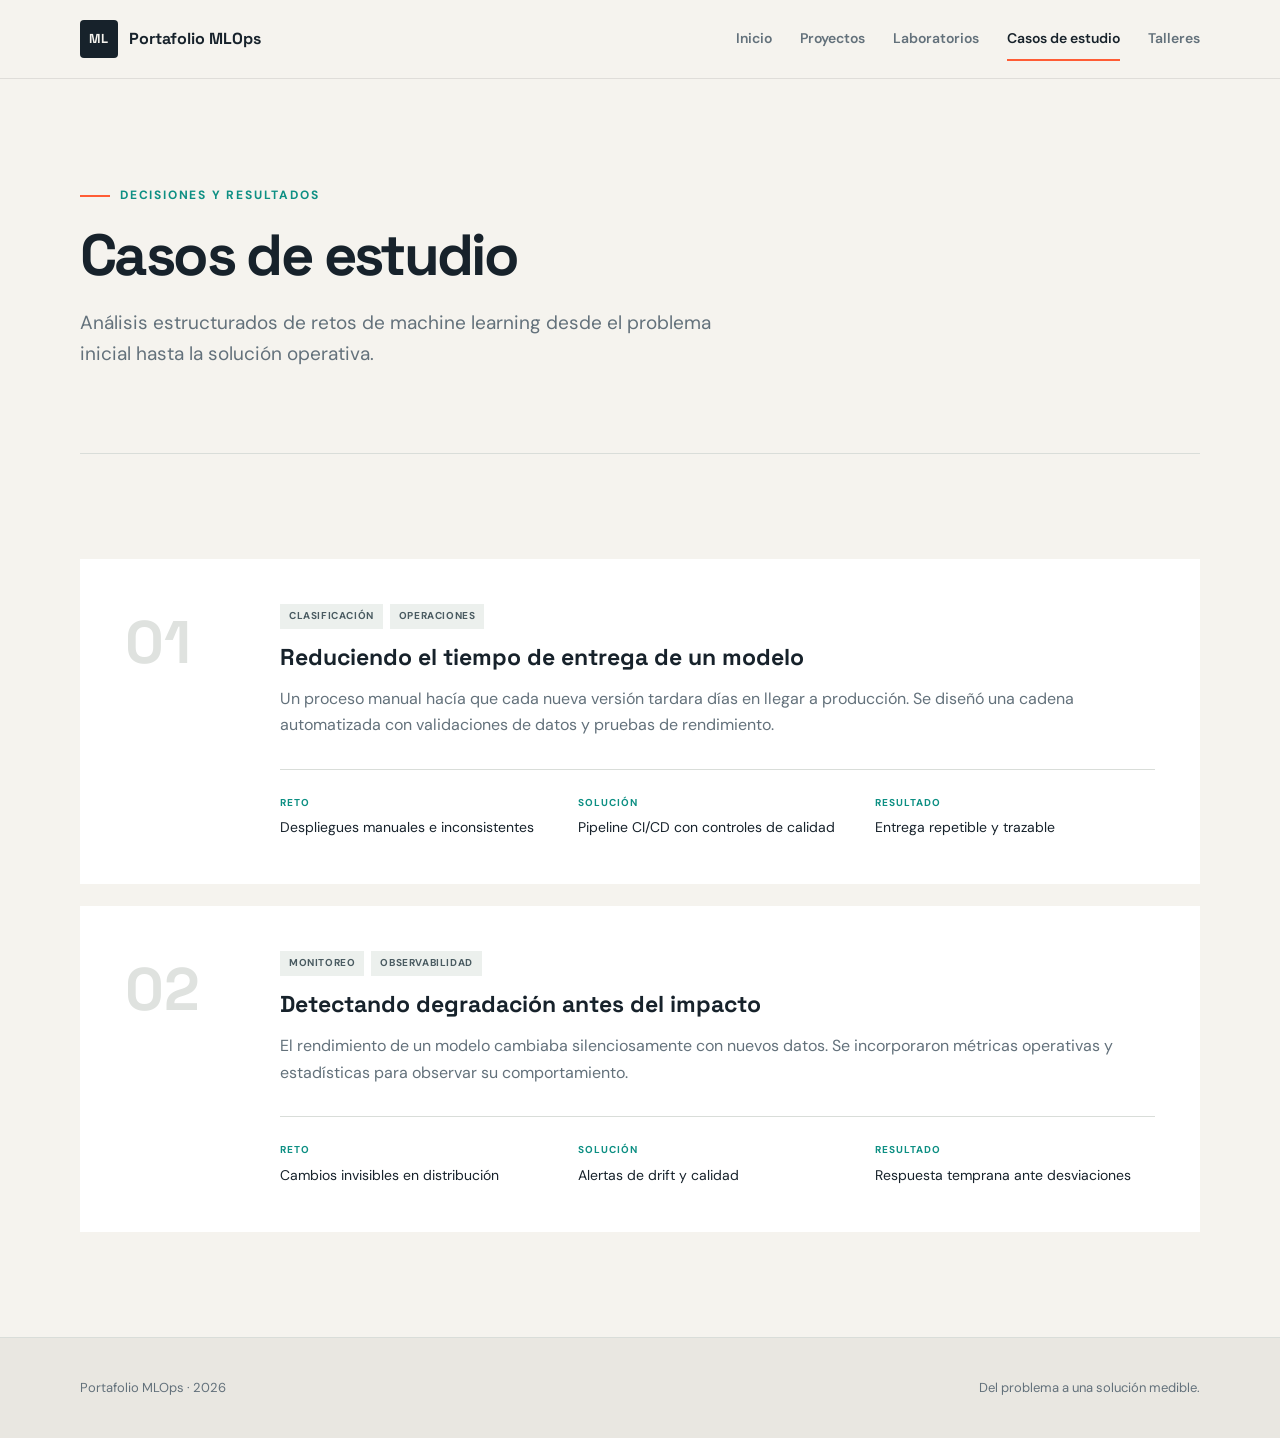
==== casos-estudio.html @ 1d314a9a "feat: crear portafolio y configurar GitHub Pages" ====
<!DOCTYPE html><html lang="es"><head><meta charset="UTF-8"><meta name="viewport" content="width=device-width,initial-scale=1"><meta name="description" content="Casos de estudio del portafolio MLOps"><title>Casos de estudio | Portafolio MLOps</title><link rel="preconnect" href="https://fonts.googleapis.com"><link rel="preconnect" href="https://fonts.gstatic.com" crossorigin><link href="https://fonts.googleapis.com/css2?family=DM+Sans:wght@400;500;600;700&family=Space+Grotesk:wght@500;600;700&display=swap" rel="stylesheet"><link rel="stylesheet" href="assets/css/styles.css"><script src="assets/js/main.js" defer></script></head><body>
<header class="site-header"><nav class="nav container"><a class="brand" href="index.html"><span class="brand-mark">ML</span><span>Portafolio MLOps</span></a><button class="nav-toggle" type="button" aria-expanded="false" aria-controls="nav-links" aria-label="Abrir menú"><span></span><span></span><span></span></button><div class="nav-links" id="nav-links"><a href="index.html">Inicio</a><a href="proyectos.html">Proyectos</a><a href="laboratorios.html">Laboratorios</a><a class="active" href="casos-estudio.html">Casos de estudio</a><a href="talleres.html">Talleres</a></div></nav></header>
<main><section class="page-hero container reveal"><p class="eyebrow"><span></span> Decisiones y resultados</p><h1>Casos de estudio</h1><p>Análisis estructurados de retos de machine learning desde el problema inicial hasta la solución operativa.</p></section><section class="section container"><div class="case-stack">
<article class="case-card reveal"><div class="case-number">01</div><div><div class="tags"><span>Clasificación</span><span>Operaciones</span></div><h2>Reduciendo el tiempo de entrega de un modelo</h2><p>Un proceso manual hacía que cada nueva versión tardara días en llegar a producción. Se diseñó una cadena automatizada con validaciones de datos y pruebas de rendimiento.</p><dl><div><dt>Reto</dt><dd>Despliegues manuales e inconsistentes</dd></div><div><dt>Solución</dt><dd>Pipeline CI/CD con controles de calidad</dd></div><div><dt>Resultado</dt><dd>Entrega repetible y trazable</dd></div></dl></div></article>
<article class="case-card reveal"><div class="case-number">02</div><div><div class="tags"><span>Monitoreo</span><span>Observabilidad</span></div><h2>Detectando degradación antes del impacto</h2><p>El rendimiento de un modelo cambiaba silenciosamente con nuevos datos. Se incorporaron métricas operativas y estadísticas para observar su comportamiento.</p><dl><div><dt>Reto</dt><dd>Cambios invisibles en distribución</dd></div><div><dt>Solución</dt><dd>Alertas de drift y calidad</dd></div><div><dt>Resultado</dt><dd>Respuesta temprana ante desviaciones</dd></div></dl></div></article>
</div></section></main><footer><div class="container"><p>Portafolio MLOps · <span data-year></span></p><p>Del problema a una solución medible.</p></div></footer></body></html>
---- assets/css/styles.css ----
:root{--ink:#17222b;--muted:#63717b;--paper:#f5f3ee;--white:#fff;--accent:#ff5c35;--teal:#0d8f83;--line:#d9ddd9;--navy:#102f3d;--display:"Space Grotesk",sans-serif;--body:"DM Sans",sans-serif}*{box-sizing:border-box}html{scroll-behavior:smooth}body{margin:0;background:var(--paper);color:var(--ink);font-family:var(--body);line-height:1.65}a{color:inherit}.container{width:min(1120px,calc(100% - 40px));margin-inline:auto}.site-header{position:sticky;top:0;z-index:10;background:rgba(245,243,238,.9);backdrop-filter:blur(14px);border-bottom:1px solid rgba(23,34,43,.1)}.nav{height:78px;display:flex;align-items:center;justify-content:space-between}.brand{display:flex;align-items:center;gap:11px;text-decoration:none;font-family:var(--display);font-weight:700}.brand-mark{display:grid;place-items:center;width:38px;height:38px;background:var(--ink);color:var(--paper);border-radius:4px;font-size:13px;letter-spacing:.05em}.nav-links{display:flex;gap:28px;align-items:center}.nav-links a{text-decoration:none;color:var(--muted);font-size:14px;font-weight:600;transition:.2s}.nav-links a:hover,.nav-links a.active{color:var(--ink)}.nav-links a.active{position:relative}.nav-links a.active:after{content:"";position:absolute;height:2px;left:0;right:0;bottom:-10px;background:var(--accent)}.nav-toggle{display:none;border:0;background:none;padding:8px}.nav-toggle span{display:block;width:24px;height:2px;background:var(--ink);margin:5px}.hero{min-height:670px;padding-block:110px 80px;display:grid;grid-template-columns:1.1fr .9fr;align-items:center;gap:80px;position:relative}.hero:before{content:"";position:absolute;width:400px;height:400px;border:1px solid #dde1dc;border-radius:50%;left:-280px;top:90px}.eyebrow{color:var(--teal);font-size:12px;letter-spacing:.15em;text-transform:uppercase;font-weight:700;display:flex;align-items:center;gap:10px}.eyebrow span{width:30px;height:2px;background:var(--accent)}h1,h2,h3{font-family:var(--display);line-height:1.1;margin-top:0}.hero h1{font-size:clamp(48px,6vw,76px);letter-spacing:-.055em;margin:25px 0}.hero h1 em{color:var(--accent);font-style:normal}.hero-text{font-size:18px;max-width:630px;color:var(--muted)}.hero-actions{display:flex;gap:14px;margin-top:34px}.button{display:inline-flex;align-items:center;gap:18px;padding:13px 20px;text-decoration:none;border:1px solid var(--ink);font-weight:700;font-size:14px;border-radius:3px}.button.primary{background:var(--ink);color:white}.button.primary:hover{background:var(--navy)}.button.secondary:hover{background:white}.terminal-card{background:var(--navy);color:#e6f1ee;border-radius:7px;box-shadow:20px 24px 0 #dedbd3;overflow:hidden;transform:rotate(1.5deg)}.terminal-bar{height:44px;background:#0b252f;display:flex;align-items:center;gap:7px;padding:0 15px}.terminal-bar i{width:9px;height:9px;border-radius:50%;background:#ff6c50}.terminal-bar i:nth-child(2){background:#f1b849}.terminal-bar i:nth-child(3){background:#4db59f}.terminal-bar span{margin-left:auto;font:12px monospace;color:#8ca5a7}.terminal-card pre{margin:0;padding:32px;font-size:14px;line-height:1.75;overflow:auto}.terminal-card b{color:#e7a849}.terminal-card code span{color:#72d1c1}.terminal-card strong{color:#75d3a5}.stats{display:grid;grid-template-columns:repeat(4,1fr);background:var(--ink);color:white}.stats div{padding:28px 32px;border-right:1px solid #43505a;display:flex;flex-direction:column}.stats div:last-child{border:0}.stats strong{font:700 25px var(--display);color:#ff8a6d}.stats span{font-size:12px;color:#aeb8bc;text-transform:uppercase;letter-spacing:.08em}.section{padding-block:105px}.section-heading{display:flex;justify-content:space-between;align-items:end;margin-bottom:45px}.section-heading h2,.page-hero h1{font-size:clamp(38px,5vw,58px);letter-spacing:-.045em;margin-bottom:0}.section-heading>p{max-width:440px;color:var(--muted)}.feature-grid{display:grid;grid-template-columns:repeat(2,1fr);gap:18px}.feature-card{position:relative;background:var(--white);padding:38px;text-decoration:none;border:1px solid transparent;min-height:300px;transition:.25s}.feature-card:hover{transform:translateY(-5px);border-color:var(--accent);box-shadow:0 15px 30px rgba(23,34,43,.07)}.card-index{position:absolute;right:30px;top:28px;color:#adb4b5;font:13px var(--display)}.card-icon{width:45px;height:45px;display:grid;place-items:center;background:#e4f0ed;color:var(--teal);font-size:22px;margin-bottom:42px}.feature-card:nth-child(2) .card-icon,.feature-card:nth-child(4) .card-icon{background:#fce9e3;color:var(--accent)}.feature-card h3{font-size:25px;margin-bottom:12px}.feature-card p{color:var(--muted);max-width:440px}.card-link{font-size:13px;font-weight:700}.page-hero{padding-block:95px 65px;border-bottom:1px solid var(--line)}.page-hero h1{margin:18px 0}.page-hero>p:last-child{font-size:19px;color:var(--muted);max-width:680px}.project-grid{display:grid;grid-template-columns:repeat(3,1fr);gap:22px}.project-card{background:white}.project-visual{height:220px;position:relative;overflow:hidden;padding:22px;color:white;font:700 13px var(--display)}.gradient-one{background:linear-gradient(135deg,#0b8479,#123847)}.gradient-two{background:linear-gradient(135deg,#fa6d49,#812c44)}.gradient-three{background:linear-gradient(135deg,#212d3b,#556578)}.mini-chart{height:100px;display:flex;align-items:end;gap:9px;margin:36px 30px}.mini-chart i{flex:1;background:#73d4c4;height:30%}.mini-chart i:nth-child(2){height:55%}.mini-chart i:nth-child(3){height:40%}.mini-chart i:nth-child(4){height:90%}.mini-chart i:nth-child(5){height:72%}.nodes{position:relative;height:130px}.nodes i{position:absolute;width:42px;height:42px;border:2px solid white;border-radius:50%}.nodes i:nth-child(1){left:30px;top:50px}.nodes i:nth-child(2){left:130px;top:15px}.nodes i:nth-child(3){right:25px;bottom:5px}.pulse{margin:35px auto;width:110px;height:110px;border:2px solid #ff8a6d;border-radius:50%;box-shadow:0 0 0 20px rgba(255,138,109,.2),0 0 0 40px rgba(255,138,109,.1)}.project-body{padding:28px}.project-body h2,.list-card h2,.case-card h2,.timeline-item h2{font-size:23px;margin:16px 0 12px}.project-body p,.list-card>p:not(.number),.case-card p,.timeline-item p{color:var(--muted)}.project-body>a{font-weight:700;font-size:13px;text-decoration-color:var(--accent);text-underline-offset:4px}.tags{display:flex;gap:7px;flex-wrap:wrap}.tags span{padding:4px 9px;background:#ecf0ed;font-size:10px;text-transform:uppercase;letter-spacing:.06em;font-weight:700;color:#4a5b61}.list-grid{display:grid;grid-template-columns:repeat(2,1fr);gap:18px}.list-card{position:relative;background:white;padding:34px;border-left:3px solid var(--teal)}.status{position:absolute;right:28px;top:28px;color:#147a68;background:#ddf2eb;padding:4px 9px;font-size:10px;font-weight:700;text-transform:uppercase}.status.progress{color:#9b5c0a;background:#fff0d6}.status.planned{color:#616b72;background:#eaedee}.number{font:700 11px var(--display);letter-spacing:.12em;color:var(--accent)}.case-stack{display:grid;gap:22px}.case-card{display:grid;grid-template-columns:120px 1fr;gap:35px;padding:45px;background:white}.case-number{font:700 60px var(--display);color:#dfe2df}.case-card dl{display:grid;grid-template-columns:repeat(3,1fr);margin:30px 0 0;padding-top:25px;border-top:1px solid var(--line);gap:18px}.case-card dt{font-size:10px;text-transform:uppercase;color:var(--teal);font-weight:700;letter-spacing:.1em}.case-card dd{margin:5px 0 0;font-size:14px}.timeline{max-width:850px;margin:auto}.timeline-item{display:grid;grid-template-columns:60px 1fr;gap:30px;position:relative;padding-bottom:70px}.timeline-item:before{content:"";position:absolute;left:29px;top:54px;bottom:8px;border-left:1px dashed #a8b1ad}.timeline-item:last-child:before{display:none}.timeline-dot{width:58px;height:58px;display:grid;place-items:center;border-radius:50%;background:var(--ink);color:white;font:700 18px var(--display)}.timeline-item>div:last-child{background:white;padding:32px}.timeline-item ul{display:flex;flex-wrap:wrap;gap:8px;padding:0;list-style:none}.timeline-item li{background:#eef1ef;padding:6px 11px;font-size:12px}footer{background:#e9e7e1;border-top:1px solid var(--line)}footer .container{min-height:100px;display:flex;align-items:center;justify-content:space-between;color:var(--muted);font-size:13px}.reveal{opacity:0;transform:translateY(18px);transition:opacity .55s ease,transform .55s ease}.reveal.visible{opacity:1;transform:none}@media(prefers-reduced-motion:reduce){*{scroll-behavior:auto}.reveal{opacity:1;transform:none;transition:none}}@media(max-width:850px){.nav-toggle{display:block}.nav-links{display:none;position:absolute;left:0;right:0;top:78px;flex-direction:column;align-items:flex-start;background:var(--paper);padding:25px 20px;border-bottom:1px solid var(--line)}.nav-links.open{display:flex}.nav-links a.active:after{bottom:-4px}.hero{grid-template-columns:1fr;padding-block:75px;gap:55px}.terminal-card{max-width:550px}.project-grid{grid-template-columns:1fr}.project-card{display:grid;grid-template-columns:1fr 1.5fr}.stats{grid-template-columns:repeat(2,1fr)}.stats div:nth-child(2){border-right:0}.stats div:nth-child(-n+2){border-bottom:1px solid #43505a}.section-heading{display:block}.feature-grid{grid-template-columns:1fr}.case-card dl{grid-template-columns:1fr}}@media(max-width:600px){.container{width:min(100% - 28px,1120px)}.hero{min-height:auto}.hero-actions{flex-direction:column;align-items:stretch}.button{justify-content:center}.terminal-card pre{padding:22px;font-size:12px}.stats div{padding:21px 18px}.section{padding-block:70px}.page-hero{padding-block:65px 45px}.project-card{display:block}.list-grid{grid-template-columns:1fr}.case-card{grid-template-columns:1fr;padding:28px}.case-number{font-size:38px}.timeline-item{grid-template-columns:42px 1fr;gap:12px}.timeline-dot{width:42px;height:42px}.timeline-item:before{left:20px;top:42px}.timeline-item>div:last-child{padding:24px}footer .container{padding-block:25px;display:block}.brand>span:last-child{font-size:14px}}
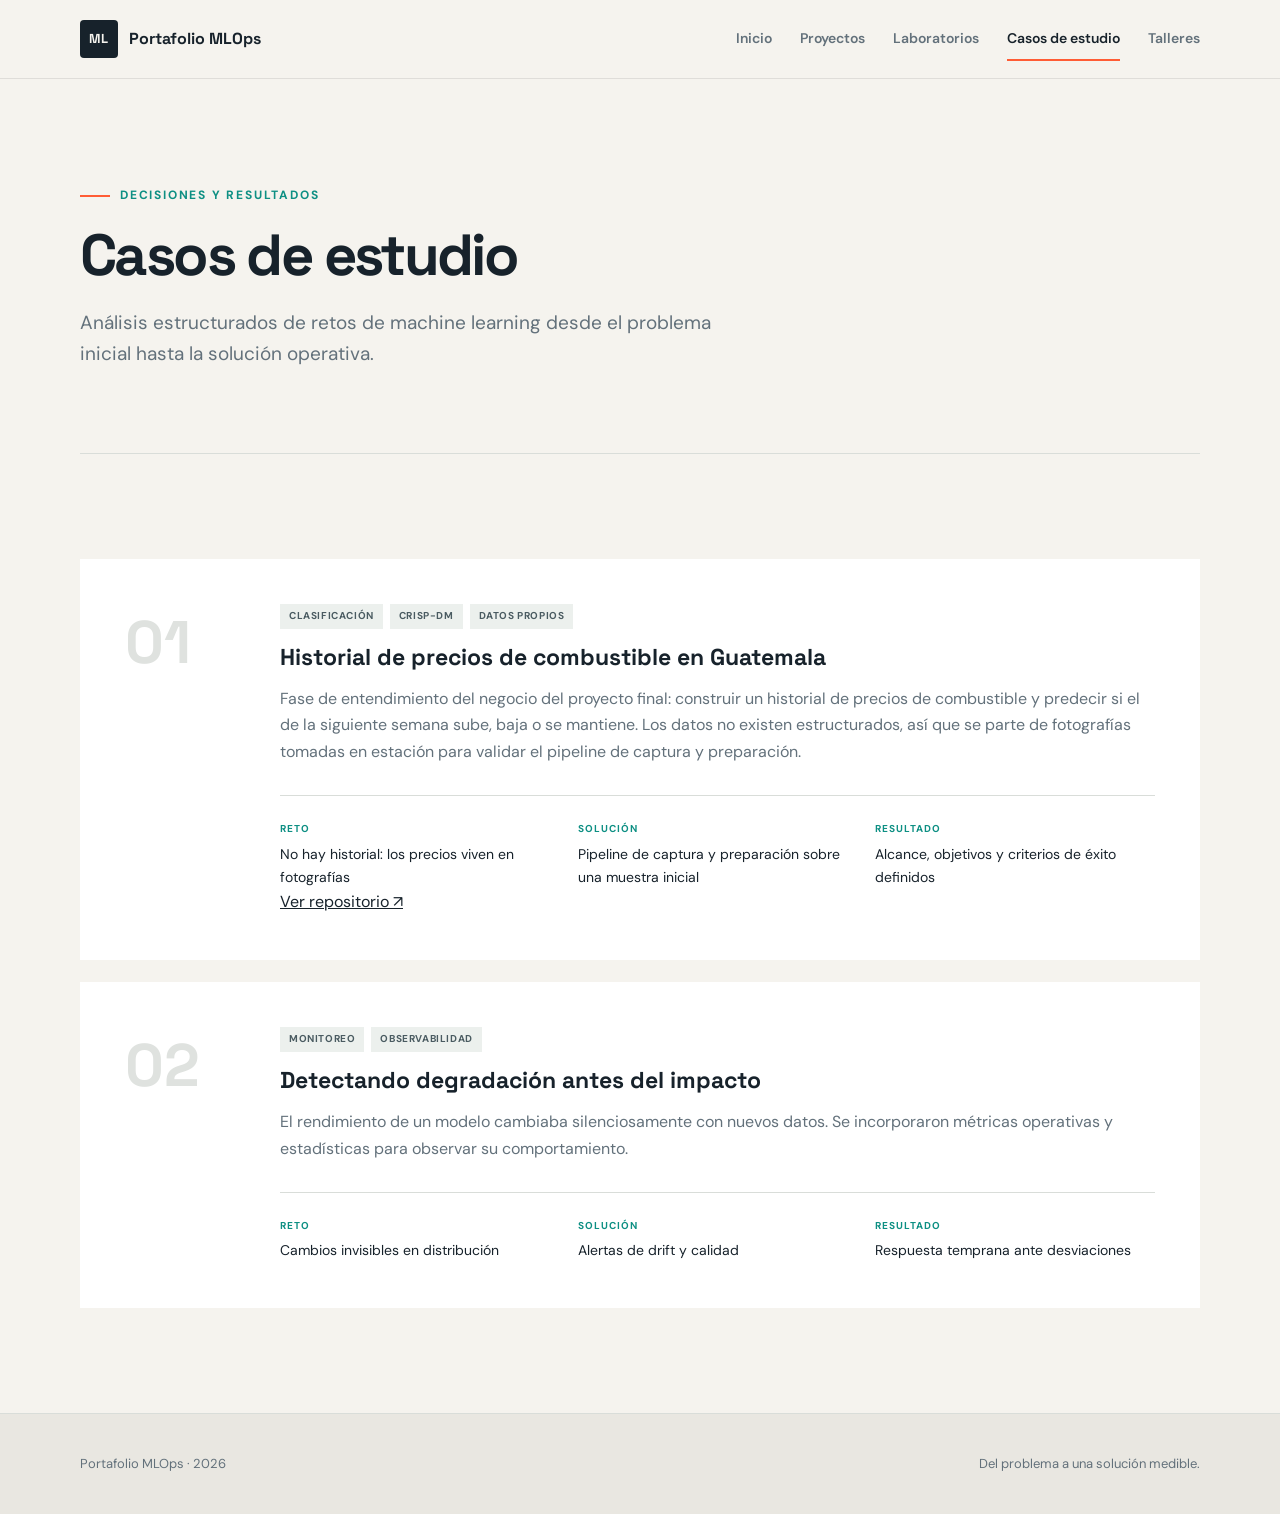
==== commit 6a612d11: "feat: agregar la actividad 1 y el caso de estudio del proyecto final LAB 01: el pipeline de preparac" ====
--- a/casos-estudio.html
+++ b/casos-estudio.html
@@ -1,6 +1,6 @@
 <!DOCTYPE html><html lang="es"><head><meta charset="UTF-8"><meta name="viewport" content="width=device-width,initial-scale=1"><meta name="description" content="Casos de estudio del portafolio MLOps"><title>Casos de estudio | Portafolio MLOps</title><link rel="preconnect" href="https://fonts.googleapis.com"><link rel="preconnect" href="https://fonts.gstatic.com" crossorigin><link href="https://fonts.googleapis.com/css2?family=DM+Sans:wght@400;500;600;700&family=Space+Grotesk:wght@500;600;700&display=swap" rel="stylesheet"><link rel="stylesheet" href="assets/css/styles.css"><script src="assets/js/main.js" defer></script></head><body>
 <header class="site-header"><nav class="nav container"><a class="brand" href="index.html"><span class="brand-mark">ML</span><span>Portafolio MLOps</span></a><button class="nav-toggle" type="button" aria-expanded="false" aria-controls="nav-links" aria-label="Abrir menú"><span></span><span></span><span></span></button><div class="nav-links" id="nav-links"><a href="index.html">Inicio</a><a href="proyectos.html">Proyectos</a><a href="laboratorios.html">Laboratorios</a><a class="active" href="casos-estudio.html">Casos de estudio</a><a href="talleres.html">Talleres</a></div></nav></header>
 <main><section class="page-hero container reveal"><p class="eyebrow"><span></span> Decisiones y resultados</p><h1>Casos de estudio</h1><p>Análisis estructurados de retos de machine learning desde el problema inicial hasta la solución operativa.</p></section><section class="section container"><div class="case-stack">
-<article class="case-card reveal"><div class="case-number">01</div><div><div class="tags"><span>Clasificación</span><span>Operaciones</span></div><h2>Reduciendo el tiempo de entrega de un modelo</h2><p>Un proceso manual hacía que cada nueva versión tardara días en llegar a producción. Se diseñó una cadena automatizada con validaciones de datos y pruebas de rendimiento.</p><dl><div><dt>Reto</dt><dd>Despliegues manuales e inconsistentes</dd></div><div><dt>Solución</dt><dd>Pipeline CI/CD con controles de calidad</dd></div><div><dt>Resultado</dt><dd>Entrega repetible y trazable</dd></div></dl></div></article>
+<article class="case-card reveal"><div class="case-number">01</div><div><div class="tags"><span>Clasificación</span><span>CRISP-DM</span><span>Datos propios</span></div><h2>Historial de precios de combustible en Guatemala</h2><p>Fase de entendimiento del negocio del proyecto final: construir un historial de precios de combustible y predecir si el de la siguiente semana sube, baja o se mantiene. Los datos no existen estructurados, así que se parte de fotografías tomadas en estación para validar el pipeline de captura y preparación.</p><dl><div><dt>Reto</dt><dd>No hay historial: los precios viven en fotografías</dd></div><div><dt>Solución</dt><dd>Pipeline de captura y preparación sobre una muestra inicial</dd></div><div><dt>Resultado</dt><dd>Alcance, objetivos y criterios de éxito definidos</dd></div></dl><a href="https://github.com/Andyfer004/PF-ML" target="_blank" rel="noreferrer">Ver repositorio ↗</a></div></article>
 <article class="case-card reveal"><div class="case-number">02</div><div><div class="tags"><span>Monitoreo</span><span>Observabilidad</span></div><h2>Detectando degradación antes del impacto</h2><p>El rendimiento de un modelo cambiaba silenciosamente con nuevos datos. Se incorporaron métricas operativas y estadísticas para observar su comportamiento.</p><dl><div><dt>Reto</dt><dd>Cambios invisibles en distribución</dd></div><div><dt>Solución</dt><dd>Alertas de drift y calidad</dd></div><div><dt>Resultado</dt><dd>Respuesta temprana ante desviaciones</dd></div></dl></div></article>
 </div></section></main><footer><div class="container"><p>Portafolio MLOps · <span data-year></span></p><p>Del problema a una solución medible.</p></div></footer></body></html>
